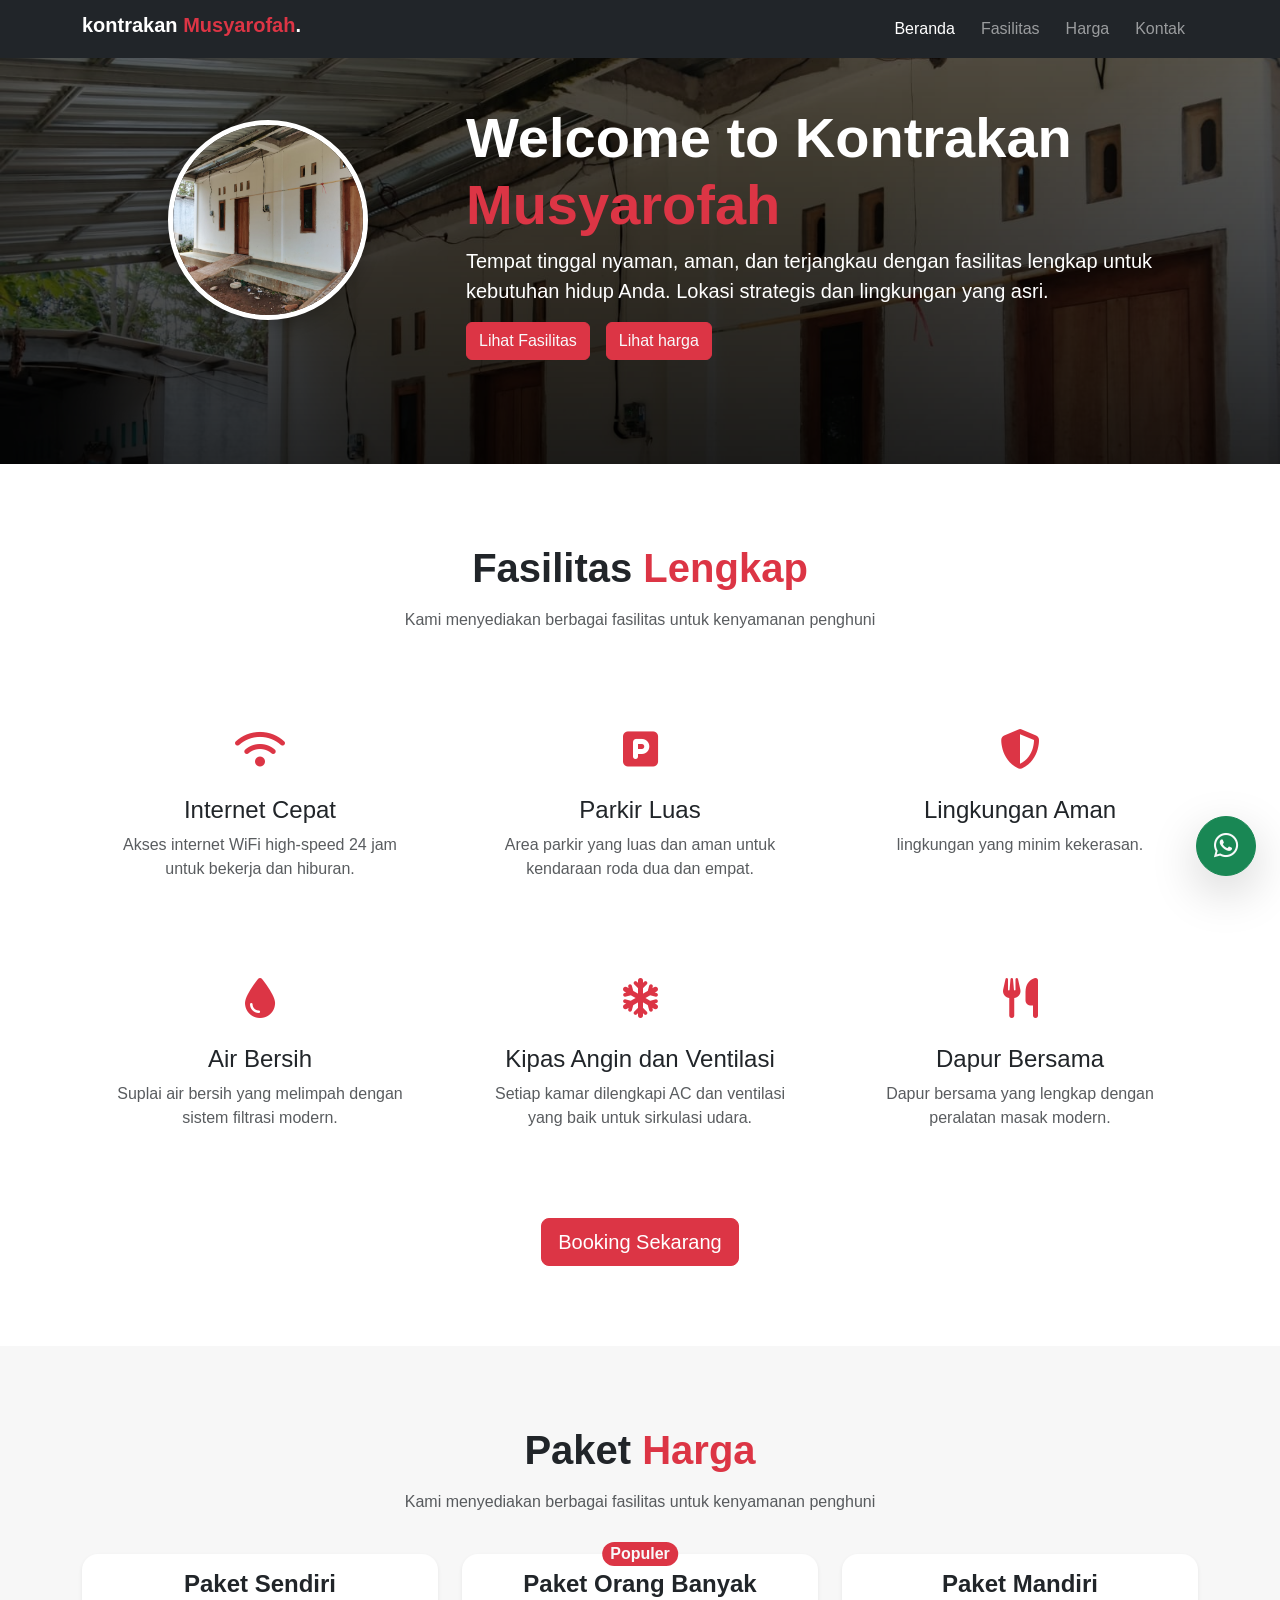
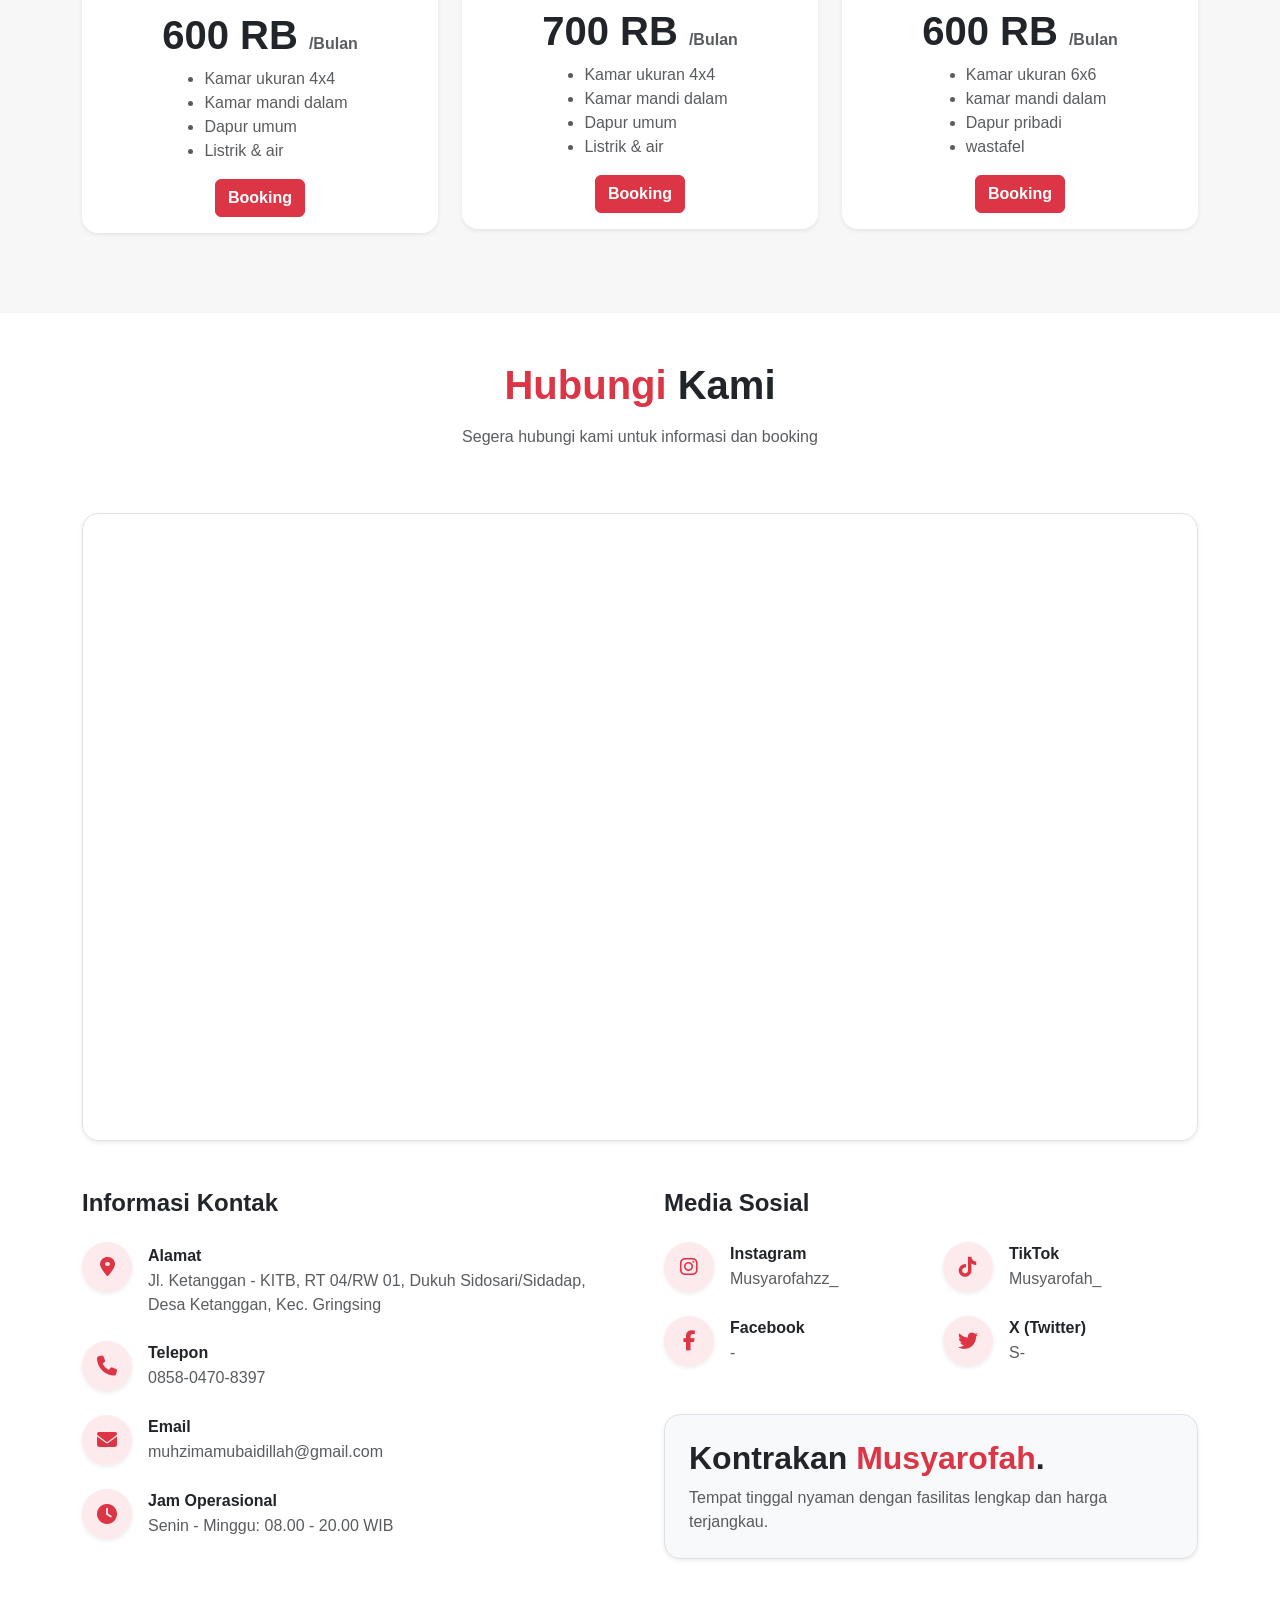
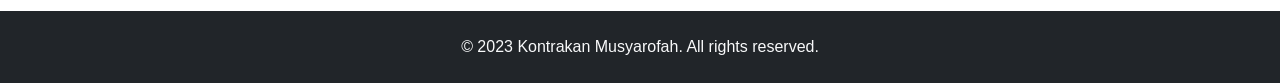
==== index.html @ 481e6ef2 "Add files via upload" ====
<!doctype html>
<html lang="en">
  <head>
    <meta charset="utf-8" />
    <meta name="viewport" content="width=device-width, initial-scale=1" />
    <title>Bootstrap demo</title>
    <link href="https://cdn.jsdelivr.net/npm/bootstrap@5.3.8/dist/css/bootstrap.min.css" rel="stylesheet" integrity="sha384-sRIl4kxILFvY47J16cr9ZwB07vP4J8+LH7qKQnuqkuIAvNWLzeN8tE5YBujZqJLB" crossorigin="anonymous" />
    <link rel="stylesheet" href="style.css" />
    <link rel="stylesheet" href="https://cdnjs.cloudflare.com/ajax/libs/font-awesome/6.4.0/css/all.min.css" />
  </head>
  <body>
    <!-- awal navbar -->
    <nav class="navbar navbar-expand-lg bg-dark navbar-dark fixed-top">
      <div class="container">
        <h1 class="navbar-brand">kontrakan <span class="text-danger">Musyarofah</span>.</h1>
        <button class="navbar-toggler" type="button" data-bs-toggle="collapse" data-bs-target="#navbarNavAltMarkup" aria-controls="navbarNavAltMarkup" aria-expanded="false" aria-label="Toggle navigation">
          <span class="navbar-toggler-icon"></span>
        </button>
        <div class="collapse navbar-collapse justify-content-end" id="navbarNavAltMarkup">
          <div class="navbar-nav">
            <a class="nav-link active" aria-current="page" href="#beranda">Beranda</a>
            <a class="nav-link" href="#fasilitas">Fasilitas</a>
            <a class="nav-link" href="#harga">Harga</a>
            <a class="nav-link" href="#kontak">Kontak</a>
          </div>
        </div>
      </div>
    </nav>
    <!-- akhir navbar -->

    <!-- Beranda -->
    <section id="beranda" class="hero-section">
      <div class="container p-4">
        <div class="row align-items-center">
          <div class="col-lg-4 text-center mb-4">
            <img src="image/image.png" alt="" class="hero-img rounded-circle img-fluid" />
          </div>
          <div class="col-lg-8 text-center text-lg-start">
            <h1 class="hero-title display-4 fw-bold">Welcome to Kontrakan <span class="text-danger">Musyarofah</span></h1>
            <p class="lead">Tempat tinggal nyaman, aman, dan terjangkau dengan fasilitas lengkap untuk kebutuhan hidup Anda. Lokasi strategis dan lingkungan yang asri.</p>
            <div class="d-flex flex-wrap gap-3 justify-content-center justify-content-lg-start">
              <a href="#fasilitas" class="btn btn-hero">Lihat Fasilitas</a>
              <a href="#harga" class="btn btn-hero">Lihat harga</a>
            </div>
          </div>
        </div>
      </div>
    </section>
    <!-- Akhir Beranda -->

    <!-- Awal Fasilitas -->
   <section id="fasilitas" class="fasilitas">
      <div class="container">
        <div class="row mb-5">
          <div class="col-12 text-center">
            <h1 class="fw-bold mb-3">Fasilitas <span class="text-danger">Lengkap</span></h1>
            <p class="text-muted">Kami menyediakan berbagai fasilitas untuk kenyamanan penghuni</p>
          </div>
        </div>

        <div class="row g-4">
          <div class="col-md-4">
            <div class="card p-4 text-center rounded-4">
              <div class="fasilitas-icon">
                <i class="fas fa-wifi"></i>
              </div>
              <h4>Internet Cepat</h4>
              <p class="text-muted">Akses internet WiFi high-speed 24 jam untuk bekerja dan hiburan.</p>
            </div>
          </div>

          <div class="col-md-4">
            <div class="card p-4 text-center rounded-4">
              <div class="fasilitas-icon">
                <i class="fas fa-parking"></i>
              </div>
              <h4>Parkir Luas</h4>
              <p class="text-muted">Area parkir yang luas dan aman untuk kendaraan roda dua dan empat.</p>
            </div>
          </div>

          <div class="col-md-4">
            <div class="card p-4 text-center rounded-4">
              <div class="fasilitas-icon">
                <i class="fas fa-shield-alt"></i>
              </div>
              <h4>Lingkungan Aman</h4>
              <p class="text-muted">lingkungan yang minim kekerasan.</p>
            </div>
          </div>

          <div class="col-md-4">
            <div class="card p-4 text-center rounded-4">
              <div class="fasilitas-icon">
                <i class="fas fa-tint"></i>
              </div>
              <h4>Air Bersih</h4>
              <p class="text-muted">Suplai air bersih yang melimpah dengan sistem filtrasi modern.</p>
            </div>
          </div>

          <div class="col-md-4">
            <div class="card p-4 text-center rounded-4">
              <div class="fasilitas-icon">
                <i class="fas fa-snowflake"></i>
              </div>
              <h4>Kipas Angin dan Ventilasi</h4>
              <p class="text-muted">Setiap kamar dilengkapi AC dan ventilasi yang baik untuk sirkulasi udara.</p>
            </div>
          </div>

          <div class="col-md-4">
            <div class="card p-4 text-center rounded-4">
              <div class="fasilitas-icon">
                <i class="fas fa-utensils"></i>
              </div>
              <h4>Dapur Bersama</h4>
              <p class="text-muted">Dapur bersama yang lengkap dengan peralatan masak modern.</p>
            </div>
          </div>
        </div>

        <div class="row mt-5">
          <div class="col-12 text-center">
            <a href="#kontak" class="btn btn-primary btn-lg">Booking Sekarang</a>
          </div>
        </div>
      </div>
    </section>
    <!-- Akhir Fasilitas -->

    <!-- Harga -->
    <section id="harga">
      <div class="container">
        <!-- Judul -->
        <div class="row mb-4">
          <div class="col-12 text-center">
            <h1 class="fw-bold mb-3">Paket <span class="text-danger">Harga</span></h1>
            <p class="text-muted">Kami menyediakan berbagai fasilitas untuk kenyamanan penghuni</p>
          </div>
        </div>

        <!-- Card -->
        <div class="row justify-content-center g-4">
          <div class="col-md-4 col-lg-4">
            <div class="card p-3 rounded-4 shadow-sm align-items-center">
              <h4 class="text-center fw-bold text-md-center">Paket Sendiri</h4>
              <div class="mb-1"></div>
              <h1 class="price text-md-center">600 RB <span class="text-muted fs-6">/Bulan</span></h1>
              <ul class="text-muted">
                <li>Kamar ukuran 4x4</li>
                <li>Kamar mandi dalam</li>
                <li>Dapur umum</li>
                <li>Listrik & air</li>
              </ul>
              <div class="d-flex justify-content-center">
                <a href="#fasilitas" class="btn btn-primary btn-md fw-bolder">Booking</a>
              </div>
            </div>
          </div>

          <div class="col-md-4 col-lg-4">
            <div class="card p-3 rounded-4 shadow-sm align-items-center">
              <div class="bg-danger position-absolute top-0 start-50 translate-middle px-2 rounded-pill">
                <span class="text-light fw-bold">Populer</span>
              </div>
              <h4 class=" fw-bold text-md-center">Paket Orang Banyak</h4>
              <h1 class="price text-md-center">700 RB <span class="text-muted fs-6">/Bulan</span></h1>
              <ul class="text-muted">
                <li>Kamar ukuran 4x4</li>
                <li>Kamar mandi dalam</li>
                <li>Dapur umum</li>
                <li>Listrik & air</li>
              </ul>
              <div class="d-flex justify-content-center">
                <a href="#fasilitas" class="btn btn-primary btn-md fw-bolder">Booking</a>
              </div>
            </div>
          </div>

          <div class="col-md-4 col-lg-4">
            <div class="card p-3 rounded-4 shadow-sm align-items-center">
              <h4 class="fw-bold text-md-center">Paket Mandiri</h4>
              <h1 class="price text-md-center">600 RB <span class="text-muted fs-6">/Bulan</span></h1>
              <ul class="text-muted">
                <li>Kamar ukuran 6x6</li>
                <li>kamar mandi dalam</li>
                <li>Dapur pribadi</li>
                <li>wastafel</li>
              </ul>
              <div class="d-flex justify-content-center">
                <a href="#fasilitas" class="btn btn-primary btn-md fw-bolder">Booking</a>
              </div>
            </div>
          </div>
        </div>
      </div>
    </section>

    <!-- Awal Kontak -->
<section id="kontak" class="kontak py-5">
  <div class="container">
    
    <div class="row mb-5">
      <div class="col-12 text-center">
        <h1 class="fw-bold mb-3"><span class="text-danger">Hubungi</span> Kami</h1>
        <p class="text-muted">Segera hubungi kami untuk informasi dan booking</p>
      </div>
    </div>

    <div class="row">
      <div class="col-12 mb-5">
        <div class="ratio ratio-16x9 overflow-hidden rounded-4 shadow-sm border">
          <iframe src="https://www.google.com/maps/embed?pb=!1m18!1m12!1m3!1d3764.6188858817527!2d109.94883597475724!3d-6.940057693059989!2m3!1f0!2f0!3f0!3m2!1i1024!2i768!4f13.1!3m3!1m2!1s0x2e7041b5d9776af1%3A0x6d7aa08e822011b3!2sKost%20mbak%20musyarofah!5e1!3m2!1sen!2sid!4v1770008312350!5m2!1sen!2sid" style="border:0;" allowfullscreen="" loading="lazy" referrerpolicy="no-referrer-when-downgrade"></iframe>
        </div>
      </div>

      <div class="col-12">
        <div class="row g-5">
          
          <div class="col-lg-6 col-md-6 col-sm-12">
            <div class="mb-4">
              <h4 class="text-center text-md-start fw-bold">Informasi Kontak</h4>
            </div>
            
            <div class="d-flex mb-4 align-items-start">
              <div class="d-flex align-items-center justify-content-center rounded-circle bg-danger bg-opacity-10 text-danger shadow-sm" style="width: 50px; height: 50px; flex-shrink: 0;">
                <i class="fas fa-map-marker-alt fs-5"></i>
              </div>
              <div class="ms-3 mt-1">
                <h6 class="fw-bold mb-1">Alamat</h6>
                <p class="text-muted mb-0">Jl. Ketanggan - KITB, RT 04/RW 01, Dukuh Sidosari/Sidadap, Desa Ketanggan, Kec. Gringsing</p>
              </div>
            </div>

            <div class="d-flex mb-4 align-items-center">
              <div class="d-flex align-items-center justify-content-center rounded-circle bg-danger bg-opacity-10 text-danger shadow-sm" style="width: 50px; height: 50px; flex-shrink: 0;">
                <i class="fas fa-phone fs-5"></i>
              </div>
              <div class="ms-3">
                <h6 class="fw-bold mb-1">Telepon</h6>
                <p class="text-muted mb-0">0858-0470-8397</p>
              </div>
            </div>

            <div class="d-flex mb-4 align-items-center">
              <div class="d-flex align-items-center justify-content-center rounded-circle bg-danger bg-opacity-10 text-danger shadow-sm" style="width: 50px; height: 50px; flex-shrink: 0;">
                <i class="fas fa-envelope fs-5"></i>
              </div>
              <div class="ms-3">
                <h6 class="fw-bold mb-1">Email</h6>
                <p class="text-muted mb-0">muhzimamubaidillah@gmail.com</p>
              </div>
            </div>

            <div class="d-flex mb-4 align-items-center">
              <div class="d-flex align-items-center justify-content-center rounded-circle bg-danger bg-opacity-10 text-danger shadow-sm" style="width: 50px; height: 50px; flex-shrink: 0;">
                <i class="fas fa-clock fs-5"></i>
              </div>
              <div class="ms-3">
                <h6 class="fw-bold mb-1">Jam Operasional</h6>
                <p class="text-muted mb-0">Senin - Minggu: 08.00 - 20.00 WIB</p>
              </div>
            </div>
          </div>

          <div class="col-lg-6 col-md-6 col-sm-12">
            <div class="mb-4">
              <h4 class="text-center text-md-start fw-bold">Media Sosial</h4>
            </div>
            
            <div class="row">
              <div class="col-sm-6 d-flex mb-4 align-items-center">
                <div class="d-flex align-items-center justify-content-center rounded-circle bg-danger bg-opacity-10 text-danger shadow-sm" style="width: 50px; height: 50px; flex-shrink: 0;">
                  <i class="fa-brands fa-instagram fs-5 fa-beat"></i>
                </div>
                <div class="ms-3">
                  <h6 class="fw-bold mb-1">Instagram</h6>
                  <p class="text-muted mb-0">Musyarofahzz_</p>
                </div>
              </div>

              <div class="col-sm-6 d-flex mb-4 align-items-center">
                <div class="d-flex align-items-center justify-content-center rounded-circle bg-danger bg-opacity-10 text-danger shadow-sm" style="width: 50px; height: 50px; flex-shrink: 0;">
                  <i class="fa-brands fa-tiktok fs-5 fa-beat"></i>
                </div>
                <div class="ms-3">
                  <h6 class="fw-bold mb-1">TikTok</h6>
                  <p class="text-muted mb-0">Musyarofah_</p>
                </div>
              </div>

              <div class="col-sm-6 d-flex mb-4 align-items-center">
                <div class="d-flex align-items-center justify-content-center rounded-circle bg-danger bg-opacity-10 text-danger shadow-sm" style="width: 50px; height: 50px; flex-shrink: 0;">
                  <i class="fa-brands fa-facebook-f fs-5 fa-beat"></i>
                </div>
                <div class="ms-3">
                  <h6 class="fw-bold mb-1">Facebook</h6>
                  <p class="text-muted mb-0">-</p>
                </div>
              </div>

              <div class="col-sm-6 d-flex mb-4 align-items-center">
                <div class="d-flex align-items-center justify-content-center rounded-circle bg-danger bg-opacity-10 text-danger shadow-sm" style="width: 50px; height: 50px; flex-shrink: 0;">
                  <i class="fa-brands fa-twitter fs-5 fa-beat"></i>
                </div>
                <div class="ms-3">
                  <h6 class="fw-bold mb-1">X (Twitter)</h6>
                  <p class="text-muted mb-0">S-</p>
                </div>
              </div>
            </div>

            <div class="mt-4 p-4 bg-light rounded-4 border text-center text-md-start shadow-sm">
              <h2 class="mb-2 text-dark fw-bold">Kontrakan <span class="text-danger">Musyarofah</span>.</h2>
              <p class="text-muted mb-0">Tempat tinggal nyaman dengan fasilitas lengkap dan harga terjangkau.</p>
            </div>

          </div>

        </div>
      </div>

    </div>
  </div>
</section>
<!-- tombol wa -->
<div class="fixed-bottom mb-4 pe-4 text-end" style="z-index: 1050; pointer-events: none;">
  
  <a href="https://wa.me/6285804708397?text=Halo,%20saya%20ingin%20booking" 
     class="btn btn-success rounded-circle shadow-lg d-inline-flex align-items-center justify-content-center" 
     style="width: 60px; height: 60px; pointer-events: auto;">
    
    <i class="fab fa-whatsapp fs-3 text-light"></i>
    
  </a>
</div>
    <!-- footer -->
     <footer class="py-4">
      <div class="container">
        <div class="row">
          <div class="col-12 text-center">
            <p class="text-light mb-0">&copy; 2023 Kontrakan Musyarofah. All rights reserved.</p>
          </div>
        </div>
      </div>
    </footer>
<!-- footer -->

    <script src="https://cdn.jsdelivr.net/npm/bootstrap@5.3.8/dist/js/bootstrap.bundle.min.js" integrity="sha384-FKyoEForCGlyvwx9Hj09JcYn3nv7wiPVlz7YYwJrWVcXK/BmnVDxM+D2scQbITxI" crossorigin="anonymous"></script>
  </body>
</html>
---- style.css ----
:root {
  --primary-color: #dc3545;
  --secondary-color: rgb(119, 119, 119) 29;
  --dark-color: #212529;
  --light-color: #f8f9fa;
}

body {
  font-family: "Segoe UI", Tahoma, Geneva, Verdana, sans-serif;
}

span {
  color: var(--primary-color);
}

/* navbar */

.navbar-brand {
  font-weight: 700;
  transition: ease 0.5s;
}

.nav-link {
  font-weight: 500;
  margin: 0 5px;
  transition: all 0.5s ease;
}

.nav-link:hover {
  color: var(--primary-color) !important;
  border-bottom-color: var(--light-color);
}
/* Akhir navbar */
section {
  padding: 80px 0;
  min-height: 40vh;
}
/* untuk membedakan warna secara teratur even untuk genap odd untuk ganjil  */
section:nth-child(even) {
  background-color: #f7f7f7;
}

.hero-section {
  background: linear-gradient(rgba(0, 0, 0, 0.482), rgba(0, 0, 0, 0.827)), url("image/image.png");
  min-height: 50vh;
  background-size: cover;
  display: flex;
  color: #ffffff;
}

.hero-img {
  width: 200px;
  height: 200px;
  object-fit: cover;
  object-position: center;
  border: 5px solid white;
  box-shadow: 0 5px 15px rgba(0, 0, 0, 0.2);
}
/* fasilitas */
.fasilitas {
  background-color: rgb(255, 255, 255);
}
.fasilitas-icon {
  font-size: 2.5rem;
  color: var(--primary-color);
  margin-bottom: 1rem;
}
/* fasilitas */
.card-title {
  min-width: 200px;
}

.price {
  font-size: 2.5rem;
  font-weight: 700;
  color: var(--dark-color);
}
/* tombol */
.btn {
  font-weight: 800;
}

.btn-primary {
  background-color: var(--primary-color);
  border-color: var(--primary-color);
  font-weight: 500;
  transition: scale 0.5 ease;
}

.btn-primary:hover {
  background-color: transparent;
  font-weight: 600;
  color: var(--primary-color);
  border-width: 2px;
  border-color: var(--primary-color);
  scale: 5px;
}

.btn-hero {
  color: var(--light-color);
  background-color: var(--primary-color);
  border-color: var(--primary-color);
  font-weight: 500;
  transition: transform 10 ease;
}

.btn-hero:hover {
  background-color: transparent;
  font-weight: 600;
  color: var(--light-color);
  border-width: 2px;
  border-color: var(--light-color);
  transform: translateY(-3px);
  box-shadow: 0 0 2rem rgba(255, 255, 255, 0.312);
}

/* tombol */

.card {
  transition:
    transform 0.3s ease,
    box-shadow 0.3s ease;
  border: none;
  padding-top: 4rem;
  padding: 3rem;
}

.card:hover {
  transform: translateY(-6px);
  box-shadow: 0 0.5rem 2rem rgba(0, 0, 0, 0.15);
}

footer {
  background-color: var(--dark-color);
}
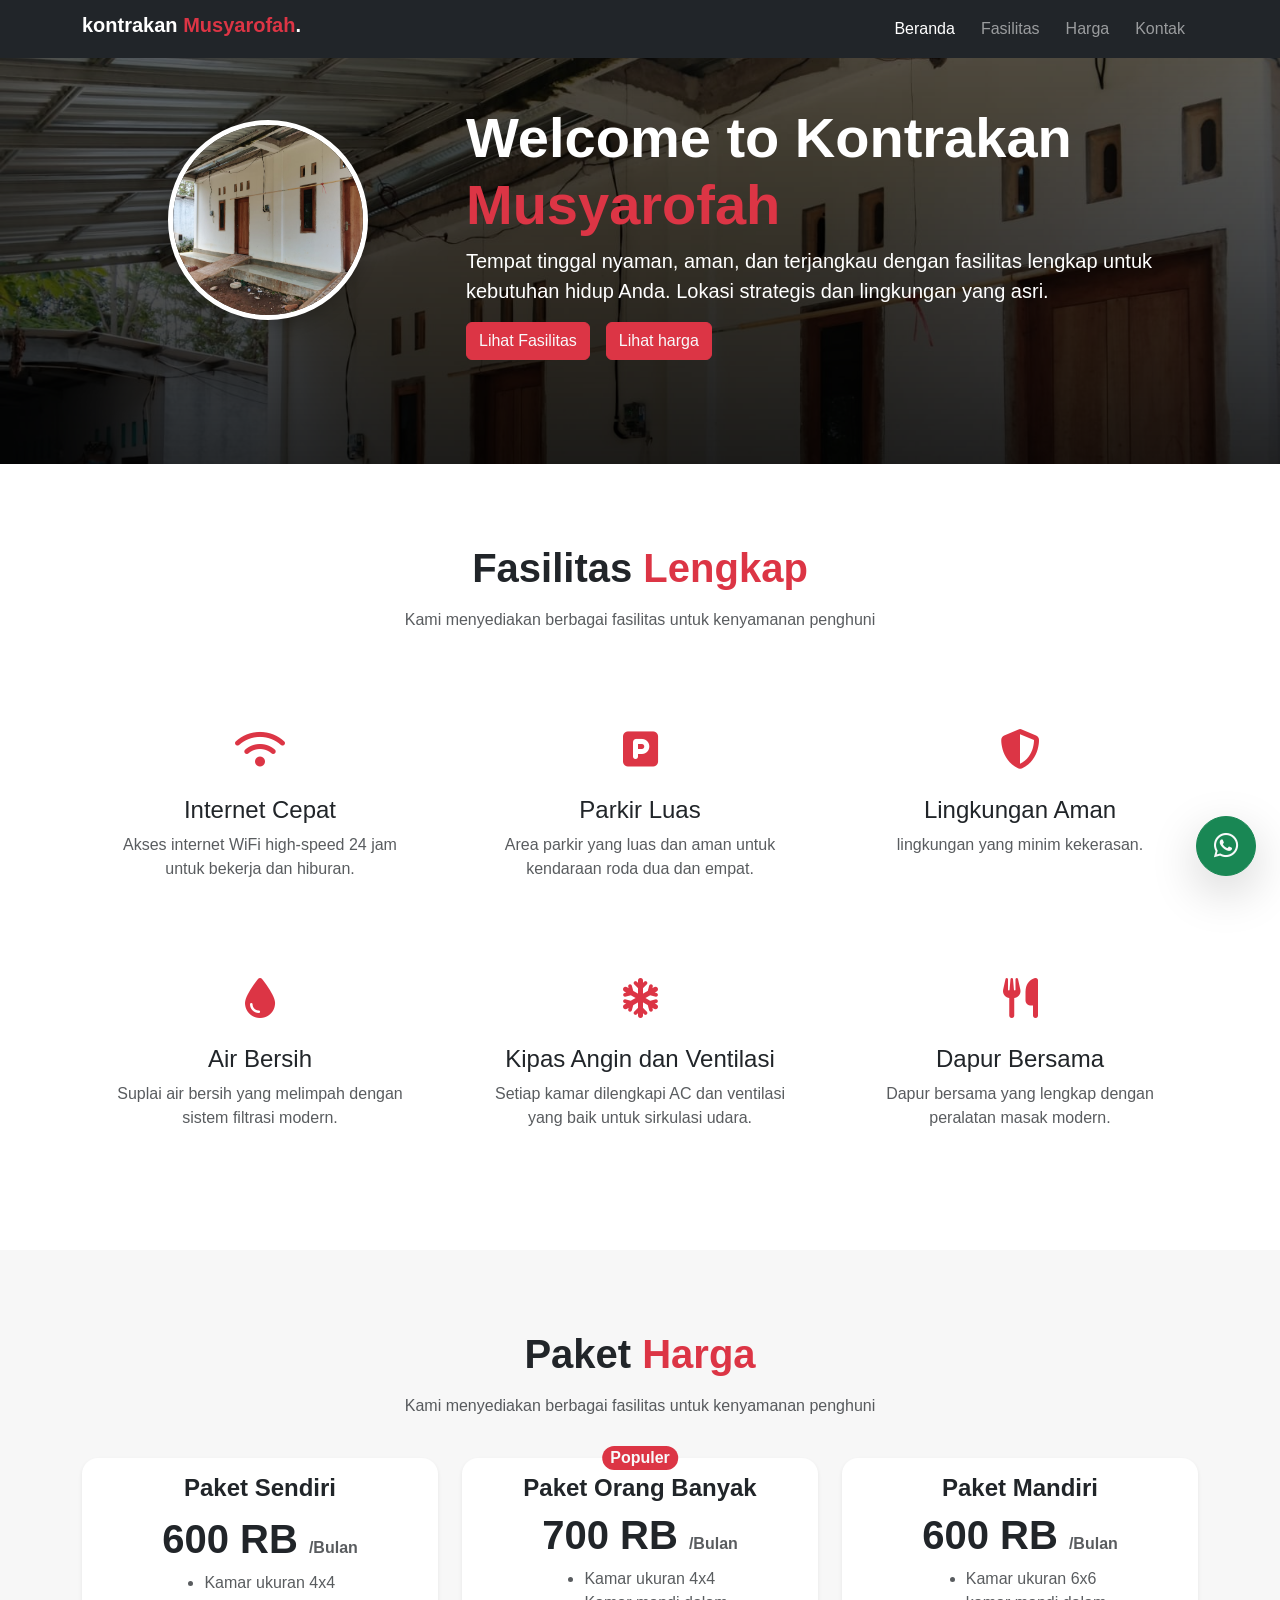
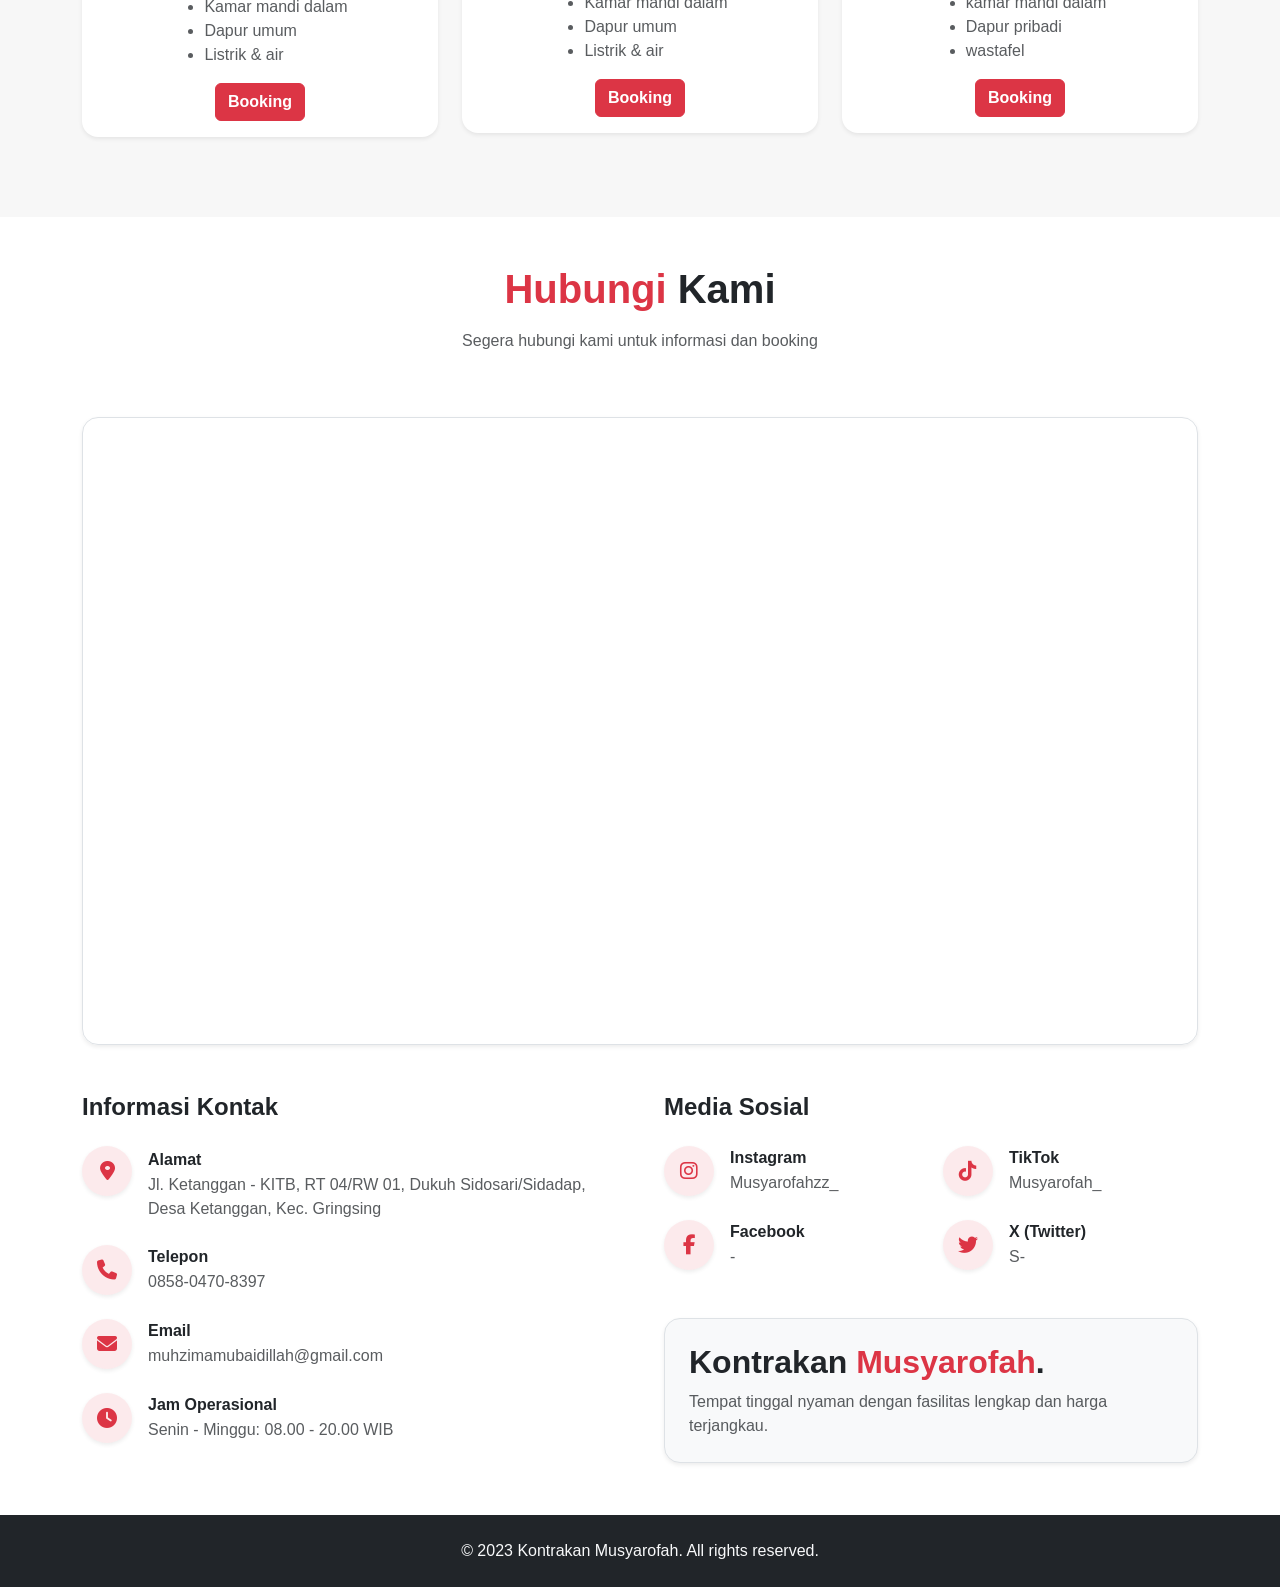
==== commit c2e2050f: "Add files via upload" ====
--- a/index.html
+++ b/index.html
@@ -3,7 +3,7 @@
   <head>
     <meta charset="utf-8" />
     <meta name="viewport" content="width=device-width, initial-scale=1" />
-    <title>Bootstrap demo</title>
+    <title>Kontakan Musyarofah</title>
     <link href="https://cdn.jsdelivr.net/npm/bootstrap@5.3.8/dist/css/bootstrap.min.css" rel="stylesheet" integrity="sha384-sRIl4kxILFvY47J16cr9ZwB07vP4J8+LH7qKQnuqkuIAvNWLzeN8tE5YBujZqJLB" crossorigin="anonymous" />
     <link rel="stylesheet" href="style.css" />
     <link rel="stylesheet" href="https://cdnjs.cloudflare.com/ajax/libs/font-awesome/6.4.0/css/all.min.css" />
@@ -120,11 +120,6 @@
           </div>
         </div>
 
-        <div class="row mt-5">
-          <div class="col-12 text-center">
-            <a href="#kontak" class="btn btn-primary btn-lg">Booking Sekarang</a>
-          </div>
-        </div>
       </div>
     </section>
     <!-- Akhir Fasilitas -->
@@ -272,7 +267,7 @@
             <div class="row">
               <div class="col-sm-6 d-flex mb-4 align-items-center">
                 <div class="d-flex align-items-center justify-content-center rounded-circle bg-danger bg-opacity-10 text-danger shadow-sm" style="width: 50px; height: 50px; flex-shrink: 0;">
-                  <i class="fa-brands fa-instagram fs-5 fa-beat"></i>
+                  <i class="fa-brands fa-instagram fs-5 "></i>
                 </div>
                 <div class="ms-3">
                   <h6 class="fw-bold mb-1">Instagram</h6>
@@ -282,7 +277,7 @@
 
               <div class="col-sm-6 d-flex mb-4 align-items-center">
                 <div class="d-flex align-items-center justify-content-center rounded-circle bg-danger bg-opacity-10 text-danger shadow-sm" style="width: 50px; height: 50px; flex-shrink: 0;">
-                  <i class="fa-brands fa-tiktok fs-5 fa-beat"></i>
+                  <i class="fa-brands fa-tiktok fs-5 "></i>
                 </div>
                 <div class="ms-3">
                   <h6 class="fw-bold mb-1">TikTok</h6>
@@ -292,7 +287,7 @@
 
               <div class="col-sm-6 d-flex mb-4 align-items-center">
                 <div class="d-flex align-items-center justify-content-center rounded-circle bg-danger bg-opacity-10 text-danger shadow-sm" style="width: 50px; height: 50px; flex-shrink: 0;">
-                  <i class="fa-brands fa-facebook-f fs-5 fa-beat"></i>
+                  <i class="fa-brands fa-facebook-f fs-5 "></i>
                 </div>
                 <div class="ms-3">
                   <h6 class="fw-bold mb-1">Facebook</h6>
@@ -302,7 +297,7 @@
 
               <div class="col-sm-6 d-flex mb-4 align-items-center">
                 <div class="d-flex align-items-center justify-content-center rounded-circle bg-danger bg-opacity-10 text-danger shadow-sm" style="width: 50px; height: 50px; flex-shrink: 0;">
-                  <i class="fa-brands fa-twitter fs-5 fa-beat"></i>
+                  <i class="fa-brands fa-twitter fs-5 "></i>
                 </div>
                 <div class="ms-3">
                   <h6 class="fw-bold mb-1">X (Twitter)</h6>
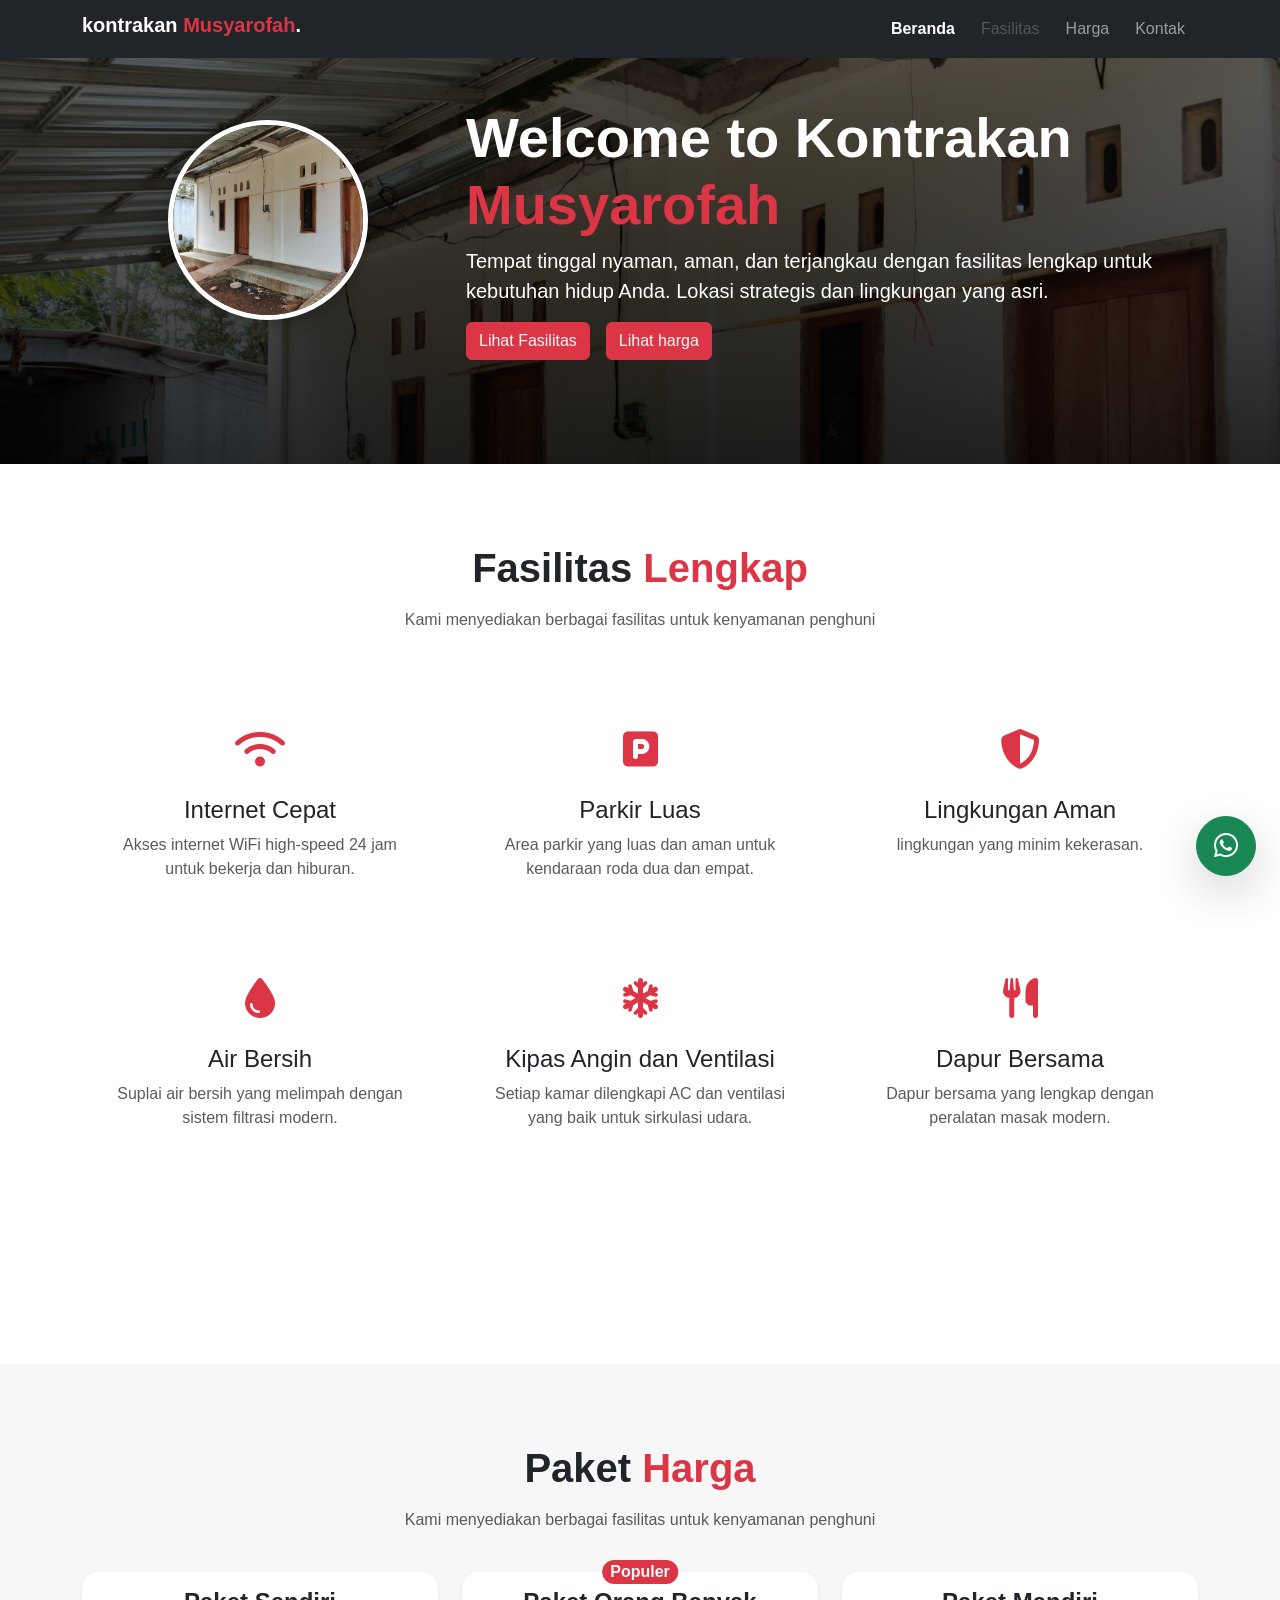
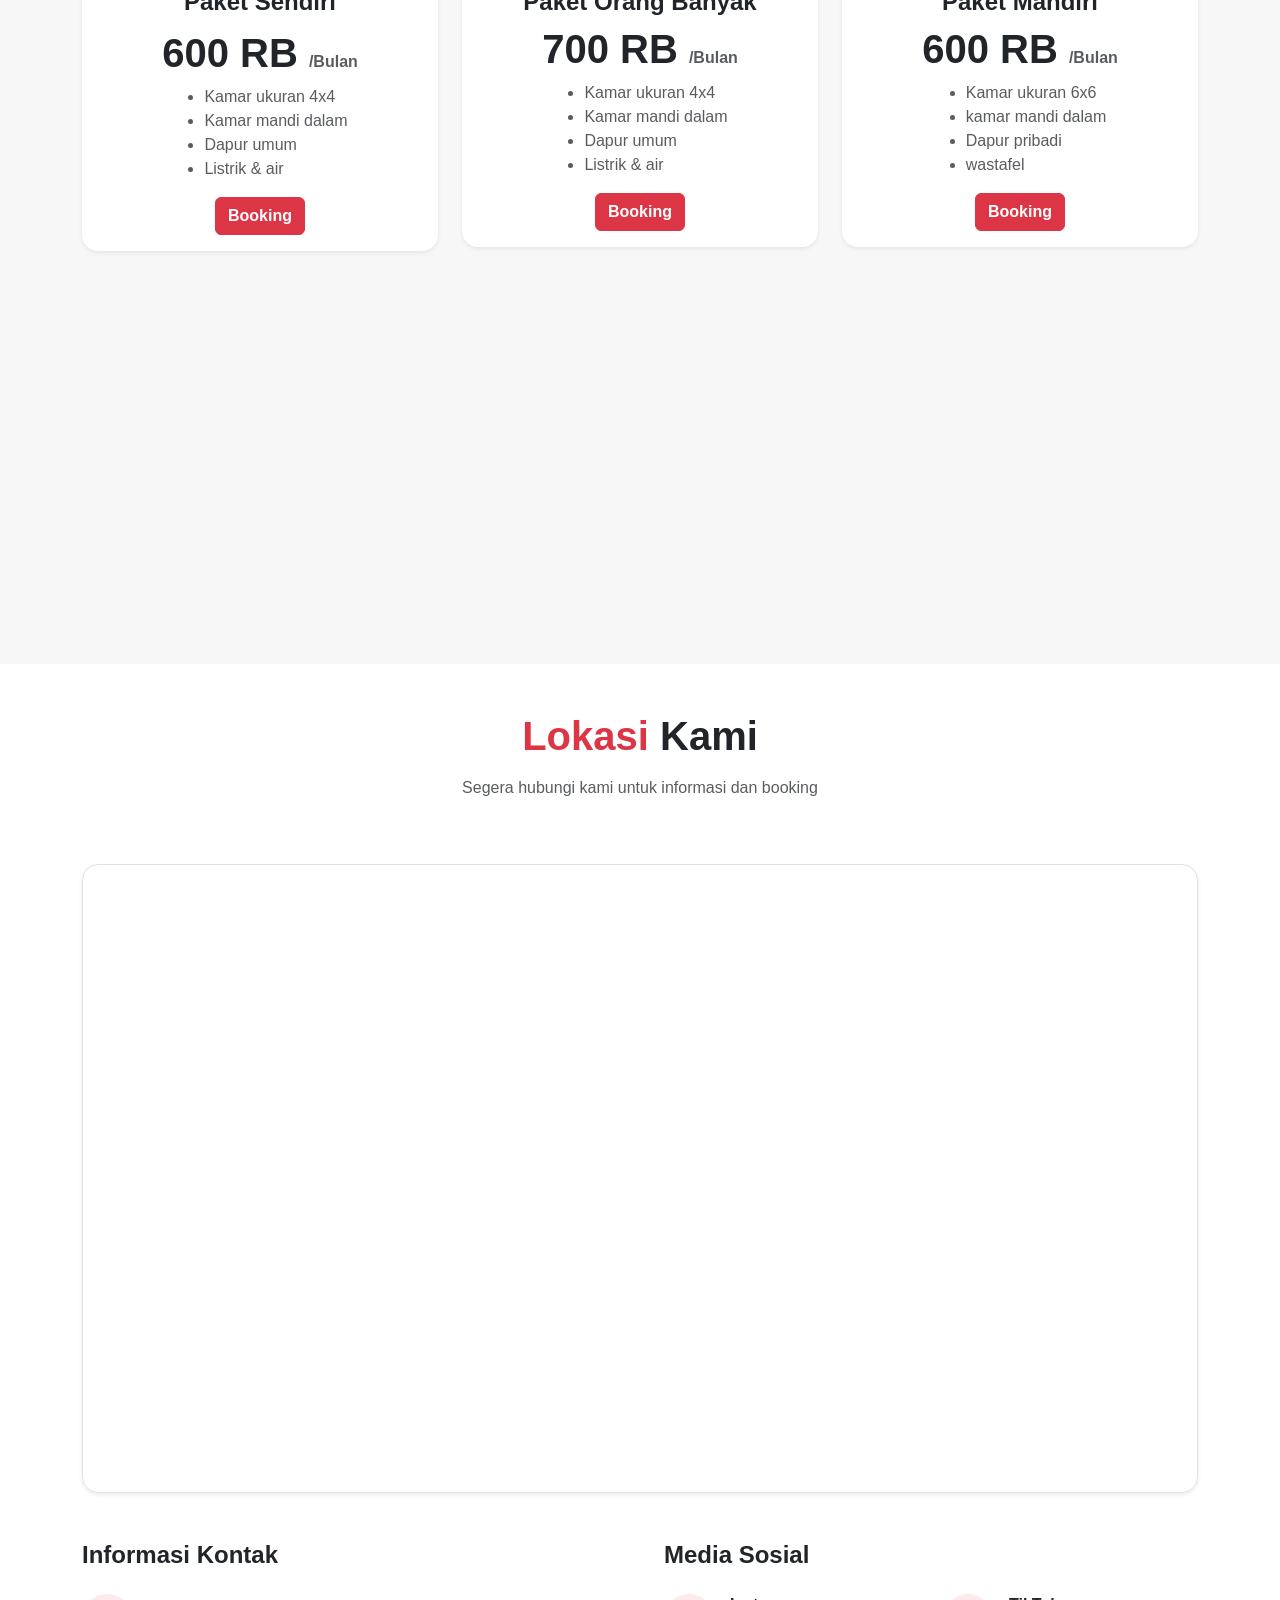
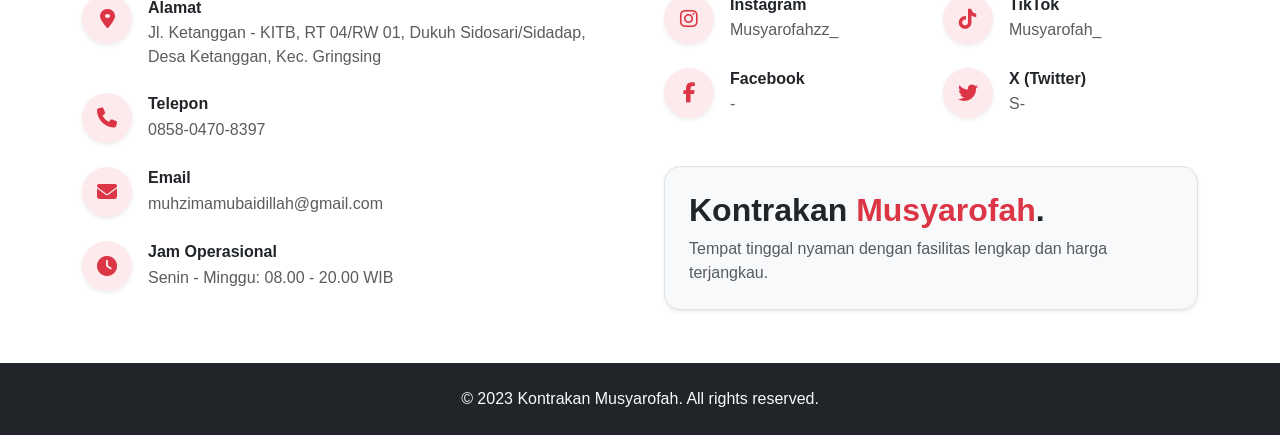
==== commit fa9c486f: "Add files via upload" ====
--- a/index.html
+++ b/index.html
@@ -8,9 +8,9 @@
     <link rel="stylesheet" href="style.css" />
     <link rel="stylesheet" href="https://cdnjs.cloudflare.com/ajax/libs/font-awesome/6.4.0/css/all.min.css" />
   </head>
-  <body>
+  <body data-bs-spy="scroll" data-bs-target="#navbarNavAltMarkup" data-bs-offset="100" tabindex="0">
     <!-- awal navbar -->
-    <nav class="navbar navbar-expand-lg bg-dark navbar-dark fixed-top">
+    <nav class="navbar navbar-expand-lg bg-dark navbar-dark fixed-top " id="navbarNavAltMarkup">
       <div class="container">
         <h1 class="navbar-brand">kontrakan <span class="text-danger">Musyarofah</span>.</h1>
         <button class="navbar-toggler" type="button" data-bs-toggle="collapse" data-bs-target="#navbarNavAltMarkup" aria-controls="navbarNavAltMarkup" aria-expanded="false" aria-label="Toggle navigation">
@@ -18,8 +18,8 @@
         </button>
         <div class="collapse navbar-collapse justify-content-end" id="navbarNavAltMarkup">
           <div class="navbar-nav">
-            <a class="nav-link active" aria-current="page" href="#beranda">Beranda</a>
-            <a class="nav-link" href="#fasilitas">Fasilitas</a>
+            <a class="nav-link " aria-current="page" href="#beranda">Beranda</a>
+            <a class="nav-link active" href="#fasilitas">Fasilitas</a>
             <a class="nav-link" href="#harga">Harga</a>
             <a class="nav-link" href="#kontak">Kontak</a>
           </div>
@@ -149,7 +149,7 @@
                 <li>Listrik & air</li>
               </ul>
               <div class="d-flex justify-content-center">
-                <a href="#fasilitas" class="btn btn-primary btn-md fw-bolder">Booking</a>
+                <a href="#https://wa.me/6285804708397?text=Halo,%20saya%20ingin%20booking%20Paket%20Orang%20Banyak%20Apakah%20Masih%20Ada" class="btn btn-primary btn-md fw-bolder">Booking</a>
               </div>
             </div>
           </div>
@@ -168,7 +168,7 @@
                 <li>Listrik & air</li>
               </ul>
               <div class="d-flex justify-content-center">
-                <a href="#fasilitas" class="btn btn-primary btn-md fw-bolder">Booking</a>
+                <a href="#https://wa.me/6285804708397?text=Halo,%20saya%20ingin%20booking%20Paket%20Orang%20Banyak%20Apakah%20Masih%20Ada" class="btn btn-primary btn-md fw-bolder">Booking</a>
               </div>
             </div>
           </div>
@@ -184,7 +184,7 @@
                 <li>wastafel</li>
               </ul>
               <div class="d-flex justify-content-center">
-                <a href="#fasilitas" class="btn btn-primary btn-md fw-bolder">Booking</a>
+                <a href="#https://wa.me/6285804708397?text=Halo,%20saya%20ingin%20booking%20Paket%20Mandiri%20Apakah%20Masih%20Ada" class="btn btn-primary btn-md fw-bolder">Booking</a>
               </div>
             </div>
           </div>
@@ -198,7 +198,7 @@
     
     <div class="row mb-5">
       <div class="col-12 text-center">
-        <h1 class="fw-bold mb-3"><span class="text-danger">Hubungi</span> Kami</h1>
+        <h1 class="fw-bold mb-3"><span class="text-danger">Lokasi</span> Kami</h1>
         <p class="text-muted">Segera hubungi kami untuk informasi dan booking</p>
       </div>
     </div>
@@ -342,6 +342,23 @@
     </footer>
 <!-- footer -->
 
-    <script src="https://cdn.jsdelivr.net/npm/bootstrap@5.3.8/dist/js/bootstrap.bundle.min.js" integrity="sha384-FKyoEForCGlyvwx9Hj09JcYn3nv7wiPVlz7YYwJrWVcXK/BmnVDxM+D2scQbITxI" crossorigin="anonymous"></script>
+    <script src="https://cdn.jsdelivr.net/npm/bootstrap@5.3.8/dist/js/bootstrap.bundle.min.js" integrity="sha384-FKyoEForCGlyvwx9Hj09JcYn3nv7wiPVlz7YYwJrWVcXK/BmnVDxM+D2scQbITxI" crossorigin="anonymous">
+      
+  const sections = document.querySelectorAll("section");
+  const navLinks = document.querySelectorAll(".nav-link");
+
+  function setActiveLink() {
+    let index = sections.length;
+
+    while (--index && window.scrollY + 150 < sections[index].offsetTop) {}
+
+    navLinks.forEach((link) => link.classList.remove("active"));
+    navLinks[index].classList.add("active");
+  }
+
+  setActiveLink();
+  window.addEventListener("scroll", setActiveLink);
+  
+    </script>
   </body>
-</html>
+</html>
--- a/style.css
+++ b/style.css
@@ -3,6 +3,10 @@
   --secondary-color: rgb(119, 119, 119) 29;
   --dark-color: #212529;
   --light-color: #f8f9fa;
+}
+
+html {
+  scroll-behavior: smooth;
 }
 
 body {
@@ -22,6 +26,7 @@
 
 .nav-link {
   font-weight: 500;
+  opacity: 0.4;
   margin: 0 5px;
   transition: all 0.5s ease;
 }
@@ -30,10 +35,17 @@
   color: var(--primary-color) !important;
   border-bottom-color: var(--light-color);
 }
+
+.nav-link.active {
+  opacity: 1;
+  font-weight: 700;
+  color: white !important;
+}
+
 /* Akhir navbar */
 section {
   padding: 80px 0;
-  min-height: 40vh;
+  min-height: 100vh;
 }
 /* untuk membedakan warna secara teratur even untuk genap odd untuk ganjil  */
 section:nth-child(even) {
@@ -101,7 +113,7 @@
   background-color: var(--primary-color);
   border-color: var(--primary-color);
   font-weight: 500;
-  transition: transform 10 ease;
+  transition: transform 1s ease;
 }
 
 .btn-hero:hover {
